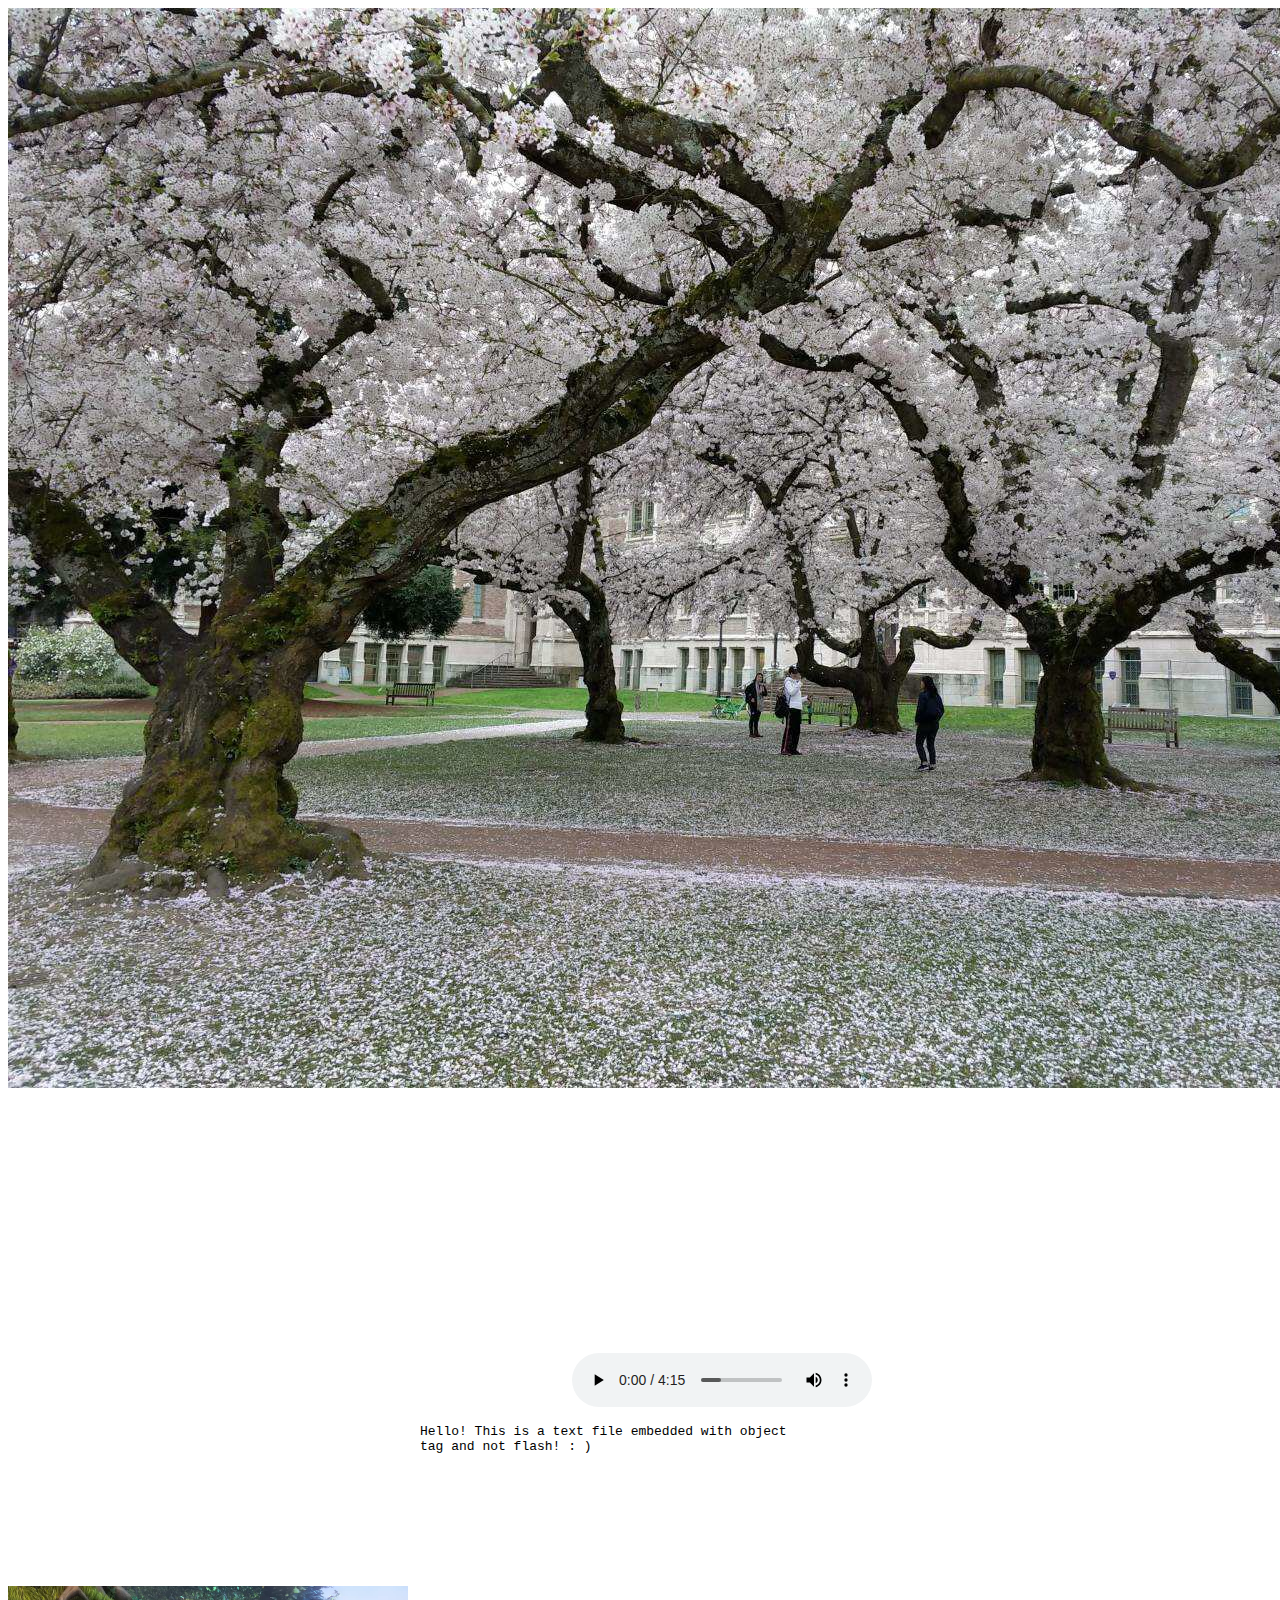
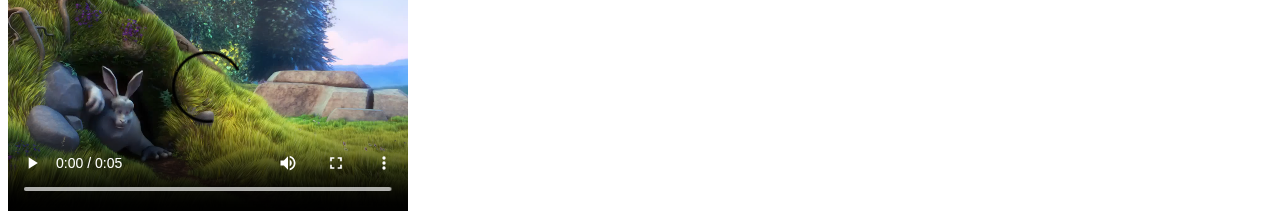
==== embeddingOriginalWork.html @ 4086d4aa "Update embeddingOriginalWork.html" ====
<!DOCTYPE html>  
<html>
    <head>
        <title>Original Work Master</title>
    </head>
    <body>
        <img src="sakura.jpg" alt="University of Washington Sakura">
        <iframe width="560" height="315" 
        src="https://www.youtube.com/embed/ziQ9GURNrUg?start=180
        &autoplay=1&color=white" frameborder="0" 
        allow="accelerometer; autoplay; encrypted-media; gyroscope; picture-in-picture" 
        allowfullscreen></iframe>
        <audio controls>
            <source src="L.ogg" type="audio/ogg">
            <source src="L.mp3" type="audio/mpeg"> 
            </audio>
        <video width="400" controls>
            <source src="M.mp4" type="video/mp4">
            <source src="M.ogg" type="video/ogg"> 
            </video>
        <object data= "Object.txt" width="400" height="400">
            </object>
        <script language="JavaScript" src="http://feed2js.org//feed2js.php?src=http%3A%2F%2Frss.cnn.com%2Frss%2Fcnn_topstories.rss&chan=linkno&utf=y"  charset="UTF-8" type="text/javascript"></script>

<noscript>
<a href="http://feed2js.org//feed2js.php?src=http%3A%2F%2Frss.cnn.com%2Frss%2Fcnn_topstories.rss&chan=linkno&utf=y&html=y">View RSS feed</a>
</noscript>
     </body>
</html>
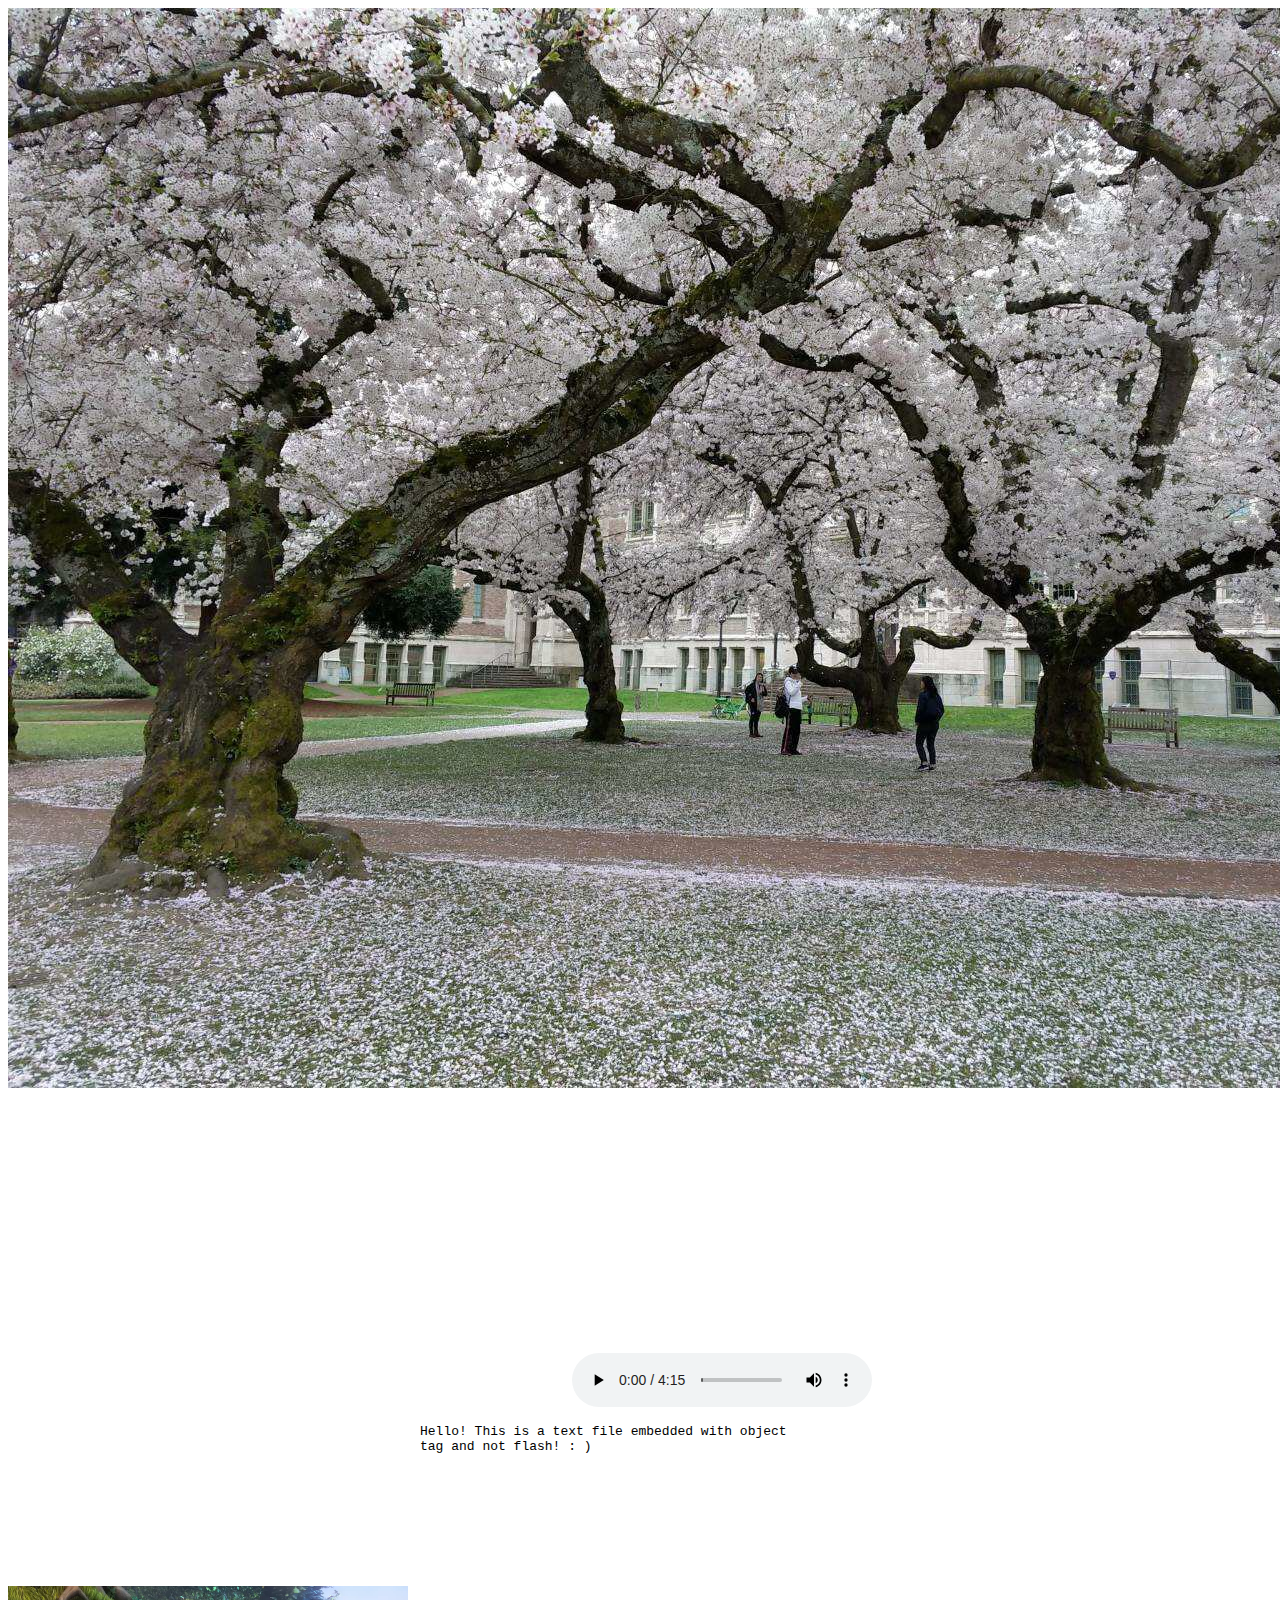
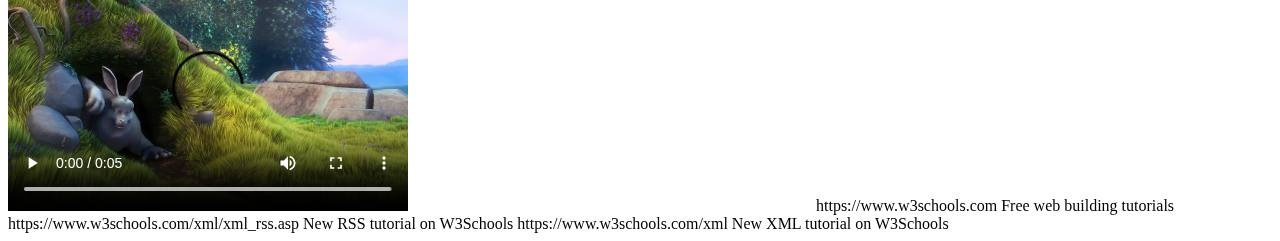
==== commit f111bcdd: "Update embeddingOriginalWork.html" ====
--- a/embeddingOriginalWork.html
+++ b/embeddingOriginalWork.html
@@ -20,10 +20,20 @@
             </video>
         <object data= "Object.txt" width="400" height="400">
             </object>
-        <script language="JavaScript" src="http://feed2js.org//feed2js.php?src=http%3A%2F%2Frss.cnn.com%2Frss%2Fcnn_topstories.rss&chan=linkno&utf=y"  charset="UTF-8" type="text/javascript"></script>
-
-<noscript>
-<a href="http://feed2js.org//feed2js.php?src=http%3A%2F%2Frss.cnn.com%2Frss%2Fcnn_topstories.rss&chan=linkno&utf=y&html=y">View RSS feed</a>
-</noscript>
+        <channel>
+            <title>W3Schools Home Page</title>
+            <link>https://www.w3schools.com</link>
+            <description>Free web building tutorials</description>
+            <item>
+                <title>RSS Tutorial</title>
+                <link>https://www.w3schools.com/xml/xml_rss.asp</link>
+                <description>New RSS tutorial on W3Schools</description>
+            </item>
+            <item>
+                <title>XML Tutorial</title>
+                <link>https://www.w3schools.com/xml</link>
+                <description>New XML tutorial on W3Schools</description>
+            </item>
+        </channel>
      </body>
 </html>
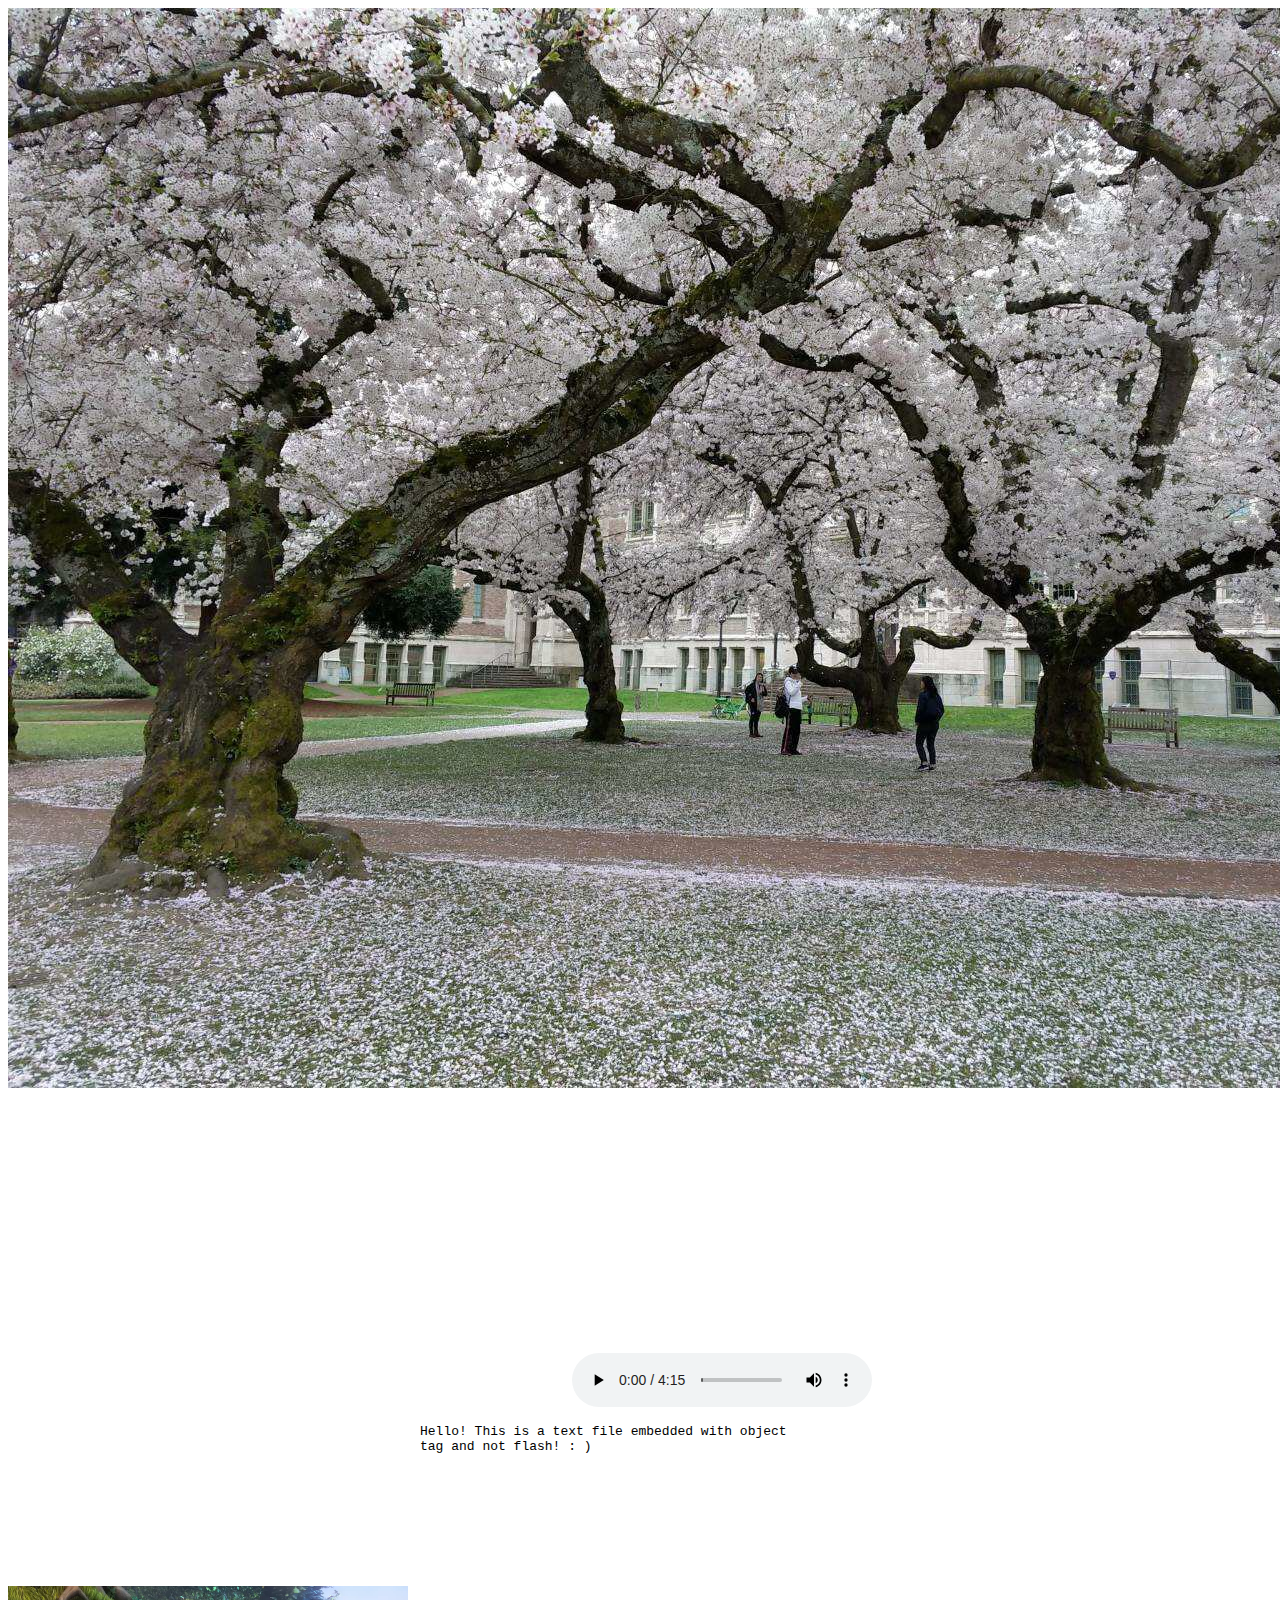
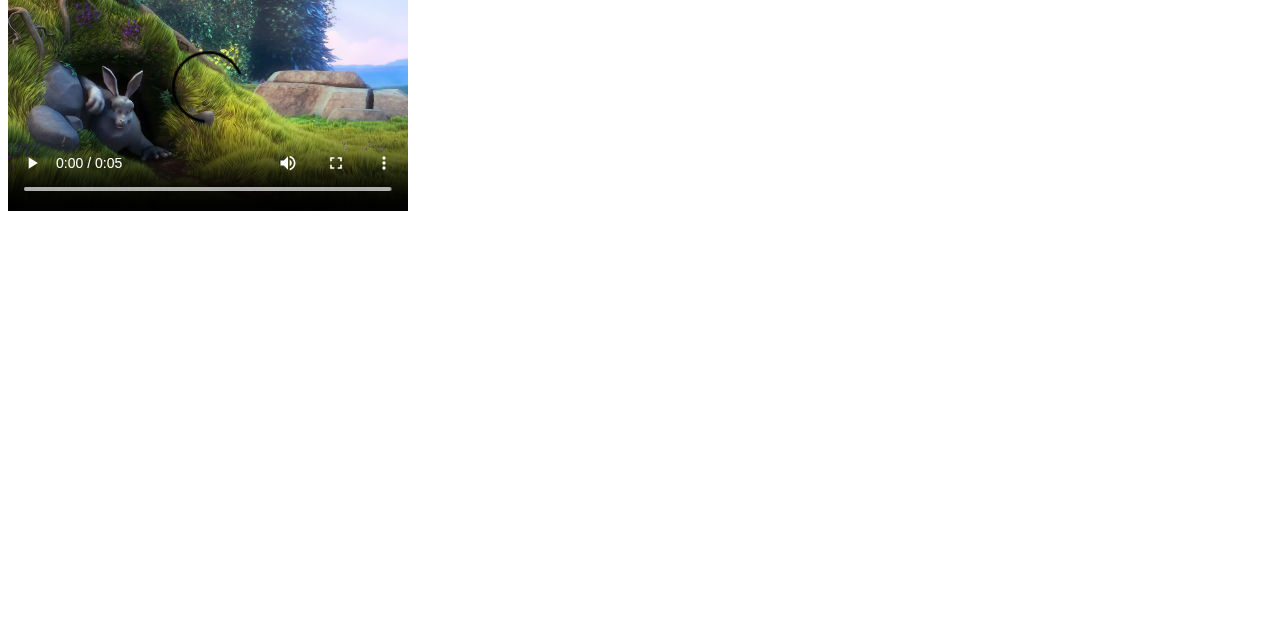
==== commit b9189e7e: "Update embeddingOriginalWork.html" ====
--- a/embeddingOriginalWork.html
+++ b/embeddingOriginalWork.html
@@ -20,20 +20,6 @@
             </video>
         <object data= "Object.txt" width="400" height="400">
             </object>
-        <channel>
-            <title>W3Schools Home Page</title>
-            <link>https://www.w3schools.com</link>
-            <description>Free web building tutorials</description>
-            <item>
-                <title>RSS Tutorial</title>
-                <link>https://www.w3schools.com/xml/xml_rss.asp</link>
-                <description>New RSS tutorial on W3Schools</description>
-            </item>
-            <item>
-                <title>XML Tutorial</title>
-                <link>https://www.w3schools.com/xml</link>
-                <description>New XML tutorial on W3Schools</description>
-            </item>
-        </channel>
+        <iframe src="https://feed.mikle.com/widget/v2/99652/" height="402px" width="100%" class="fw-iframe" scrolling="no" frameborder="0"></iframe>
      </body>
 </html>
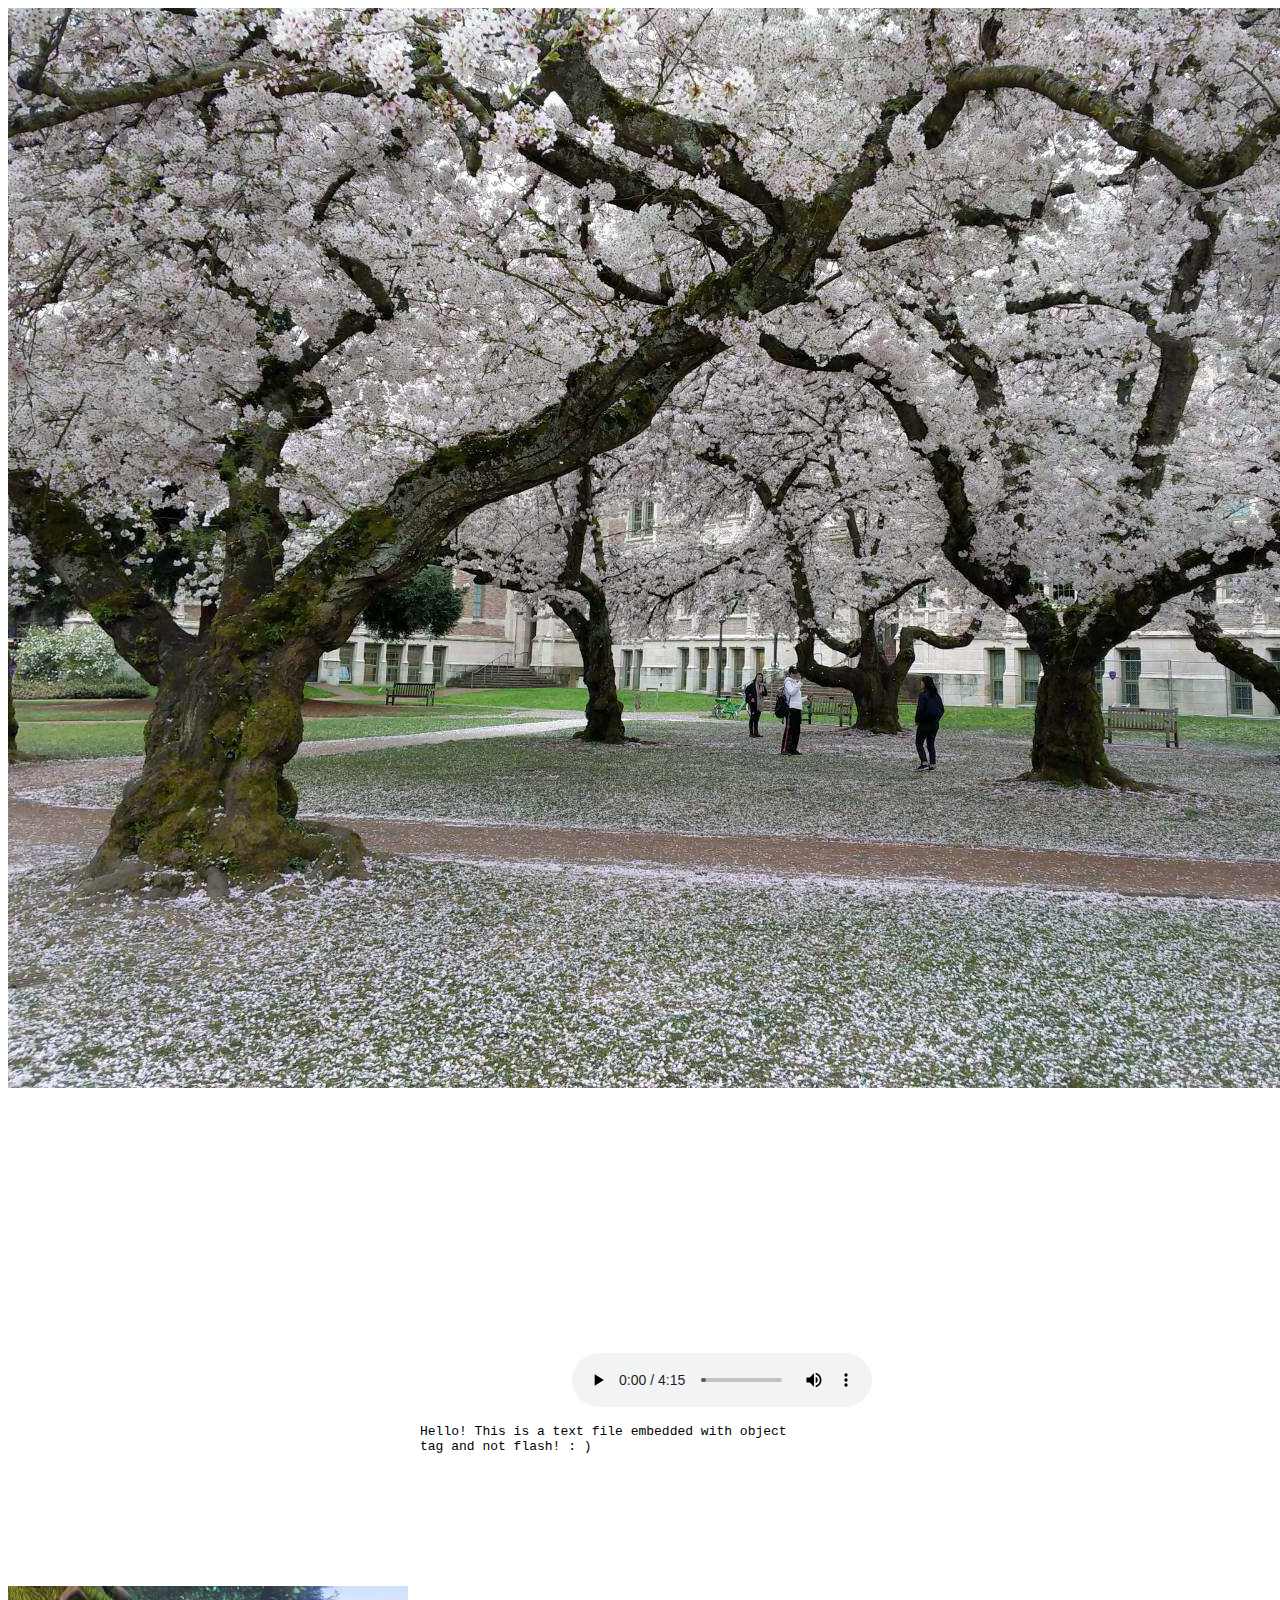
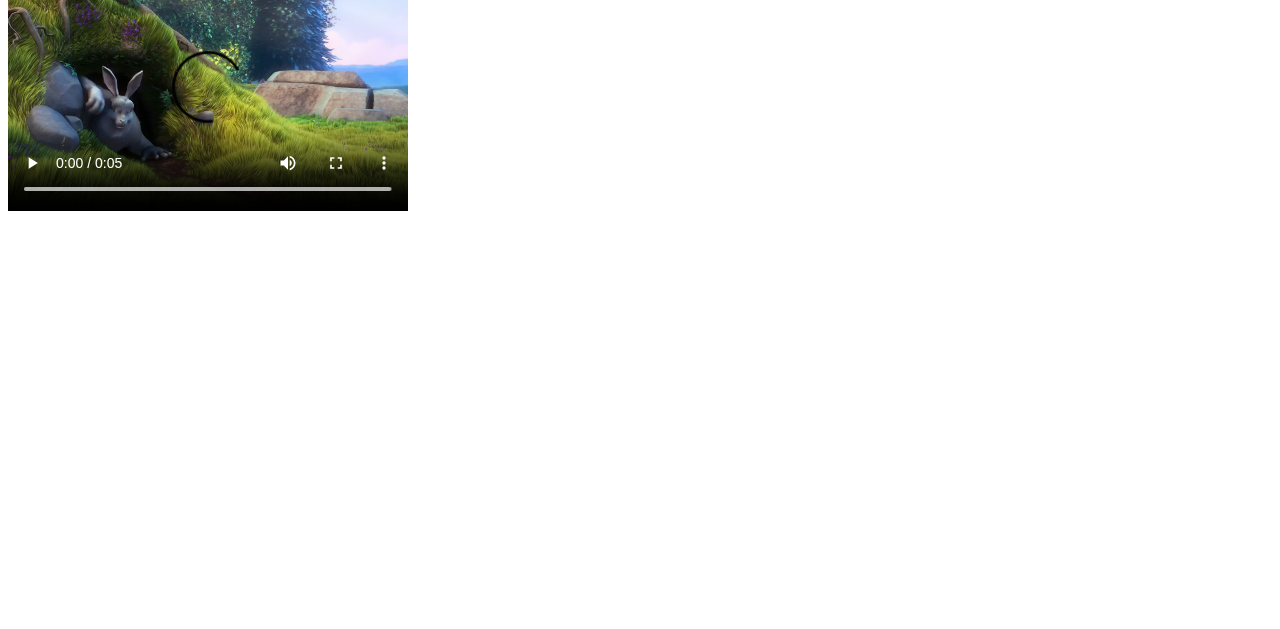
==== commit e7615481: "Update embeddingOriginalWork.html" ====
--- a/embeddingOriginalWork.html
+++ b/embeddingOriginalWork.html
@@ -20,6 +20,6 @@
             </video>
         <object data= "Object.txt" width="400" height="400">
             </object>
-        <iframe src="https://feed.mikle.com/widget/v2/99652/" height="402px" width="100%" class="fw-iframe" scrolling="no" frameborder="0"></iframe>
+        <iframe src="https://feed.mikle.com/widget/v2/106348/" height="402px" width="100%" class="fw-iframe" scrolling="no" frameborder="0"></iframe>
      </body>
 </html>
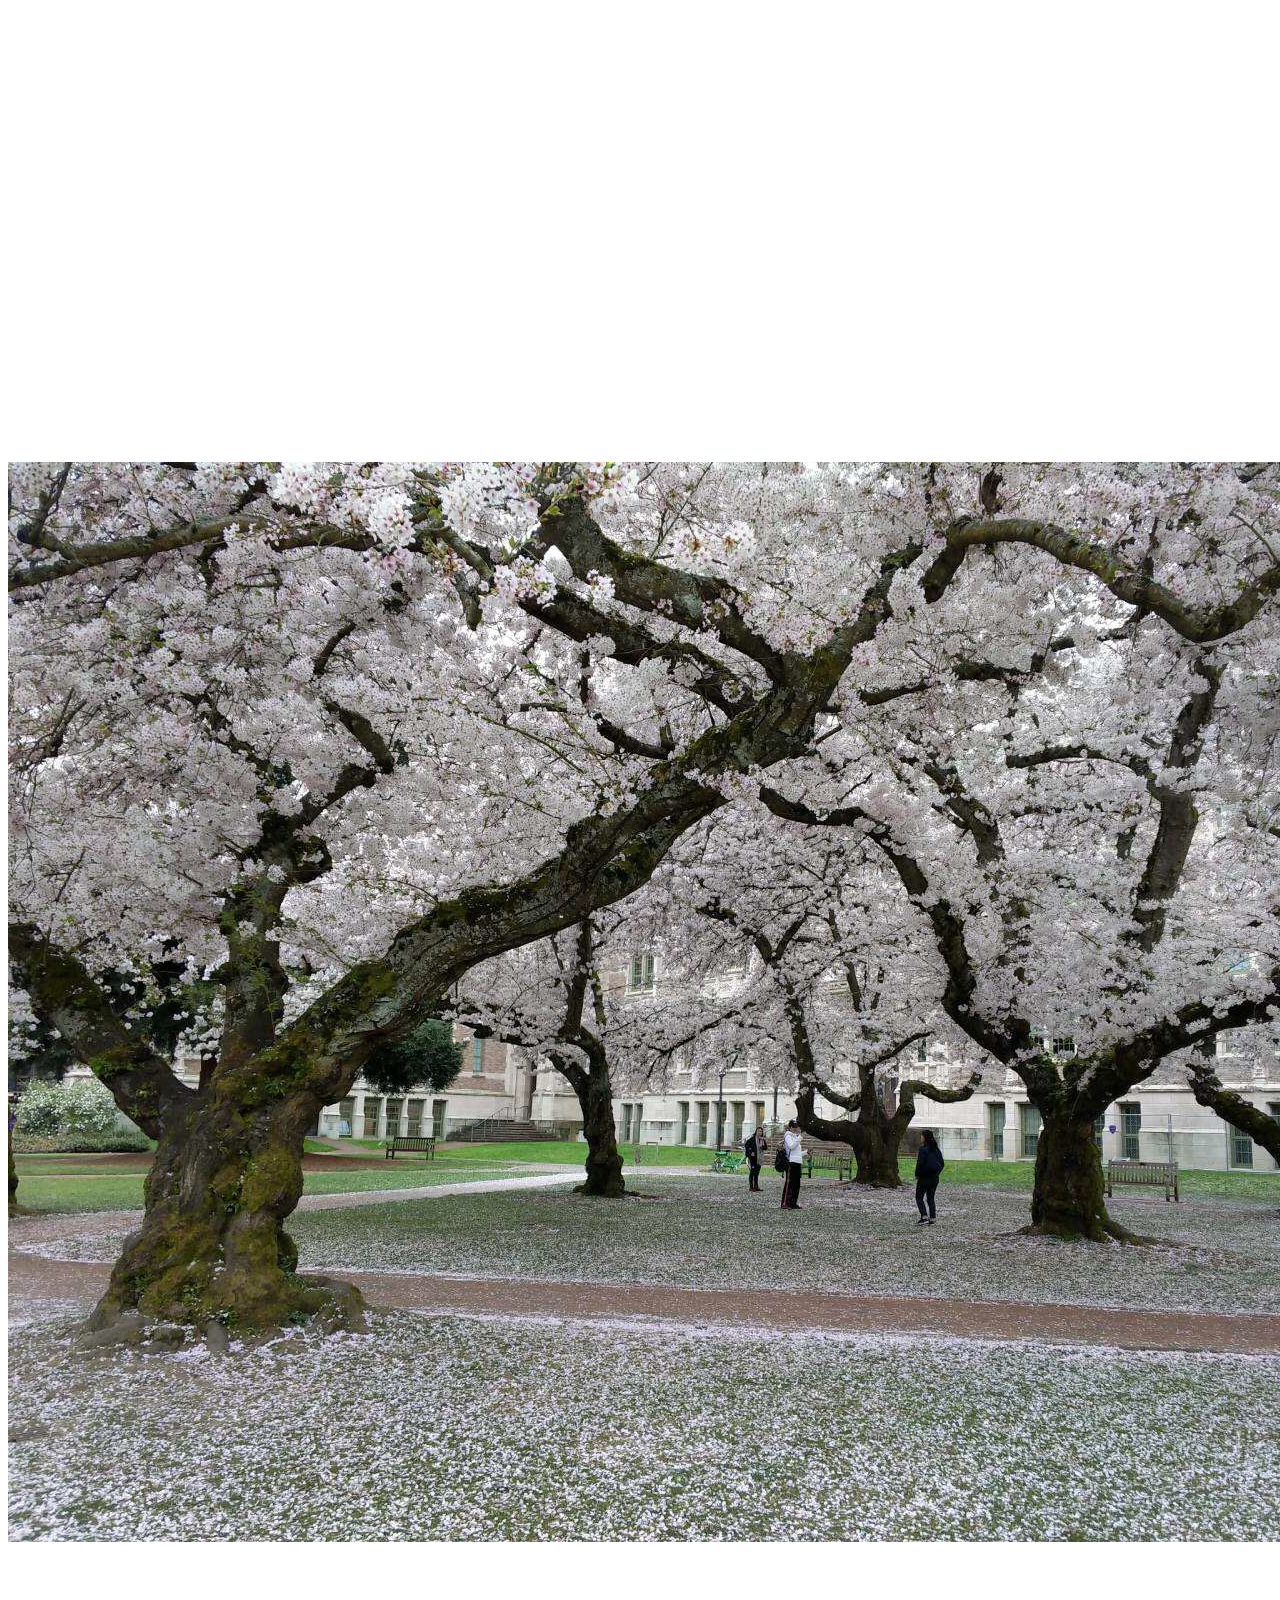
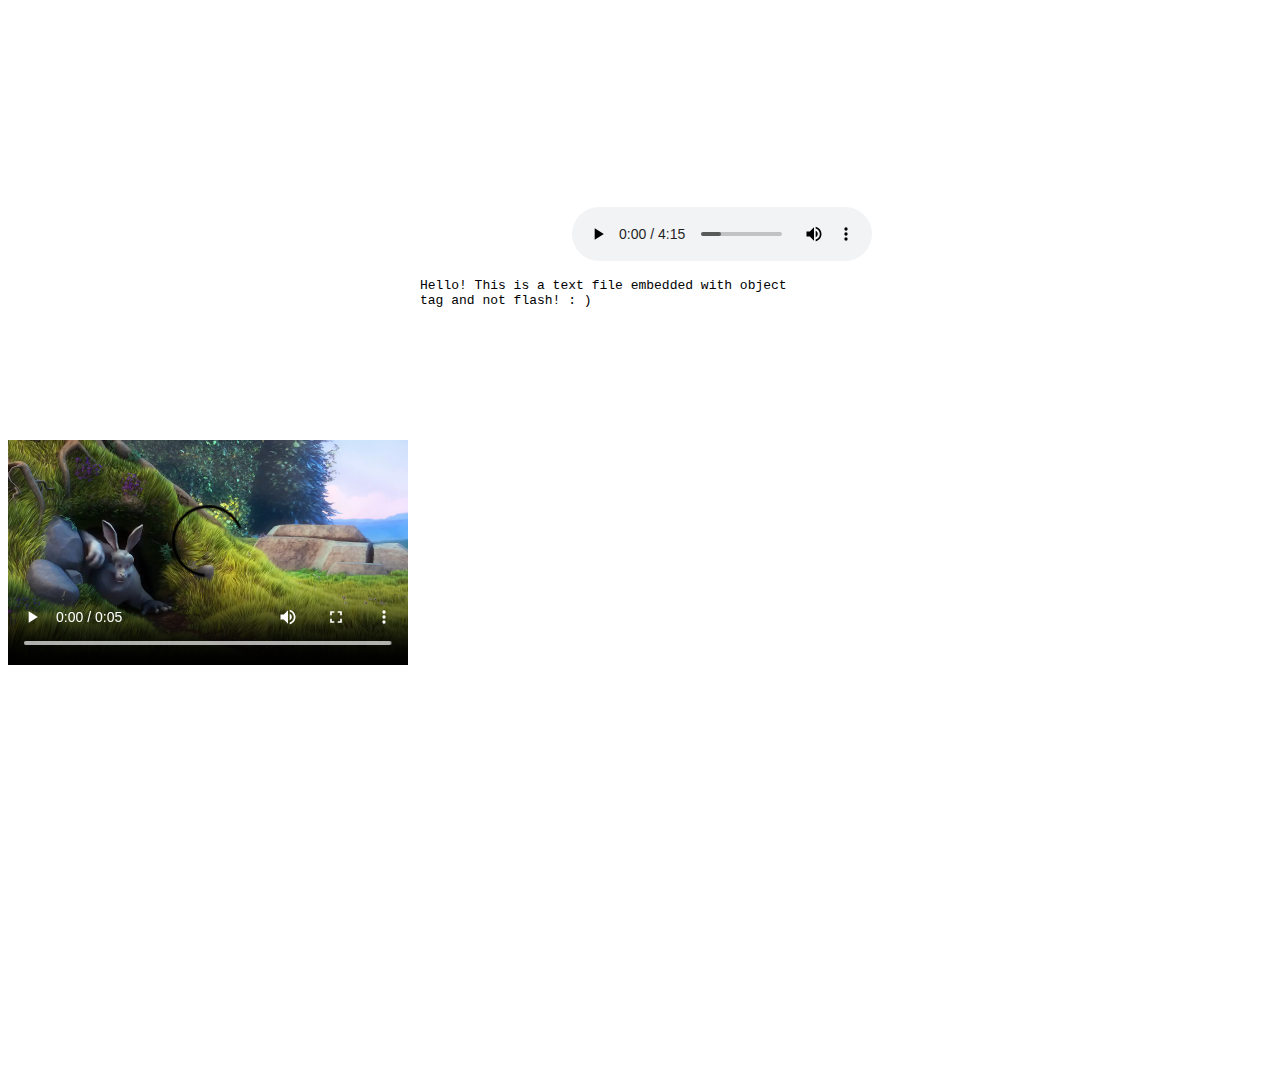
==== commit b071d7f7: "Update embeddingOriginalWork.html" ====
--- a/embeddingOriginalWork.html
+++ b/embeddingOriginalWork.html
@@ -4,6 +4,8 @@
         <title>Original Work Master</title>
     </head>
     <body>
+        <iframe src="https://www.google.com/maps/embed?pb=!1m23!1m12!1m3!1d21500.632602346235!2d-122.31527865000001!3d47.65374595!2m3!1f0!2f0!3f0!3m2!1i1024!2i768!4f13.1!4m8!3e6!4m5!1s0x5490148602911315%3A0xc0cf1e7c8bac3078!2sApple+University+Village!3m2!1d47.6640832!2d-122.29847559999999!4m0!5e0!3m2!1sen!2sus!4v1555027210830!5m2!1sen!2sus" 
+                width="600" height="450" frameborder="0" style="border:0" allowfullscreen></iframe>
         <img src="sakura.jpg" alt="University of Washington Sakura">
         <iframe width="560" height="315" 
         src="https://www.youtube.com/embed/ziQ9GURNrUg?start=180
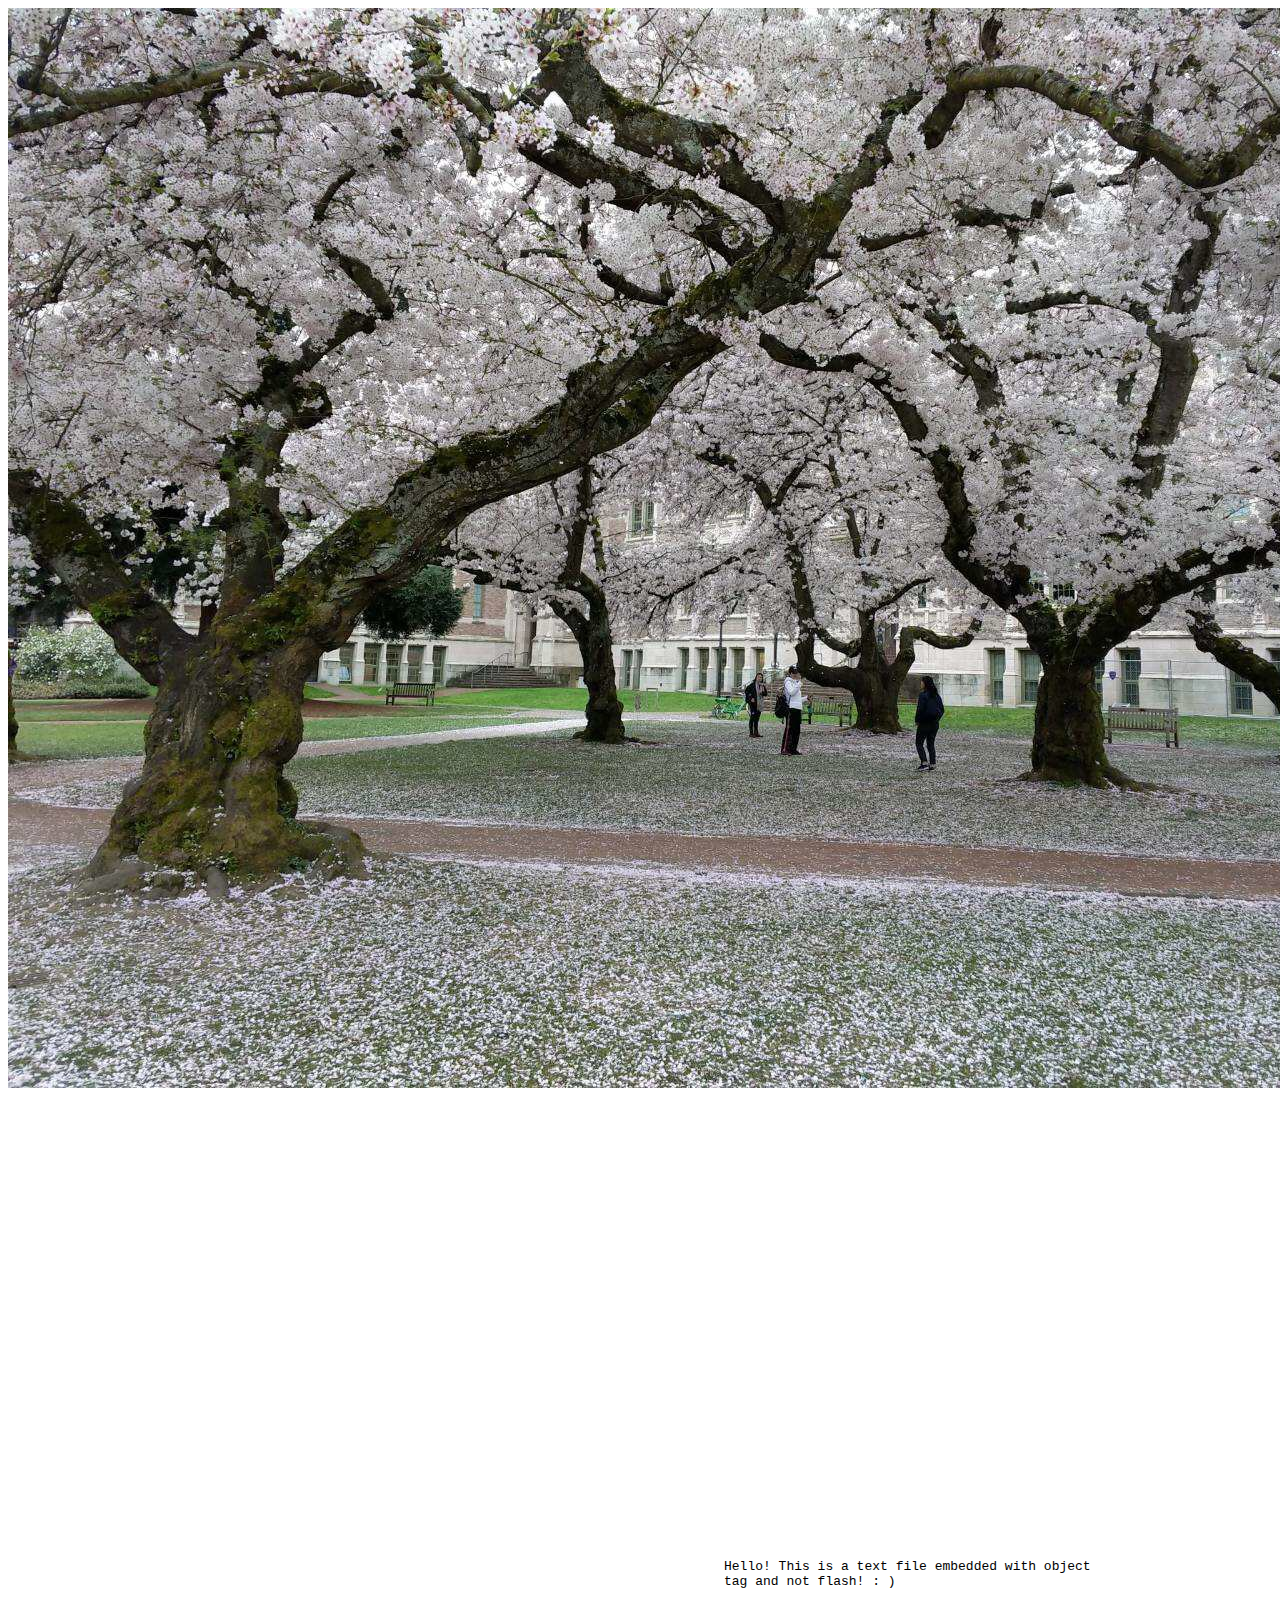
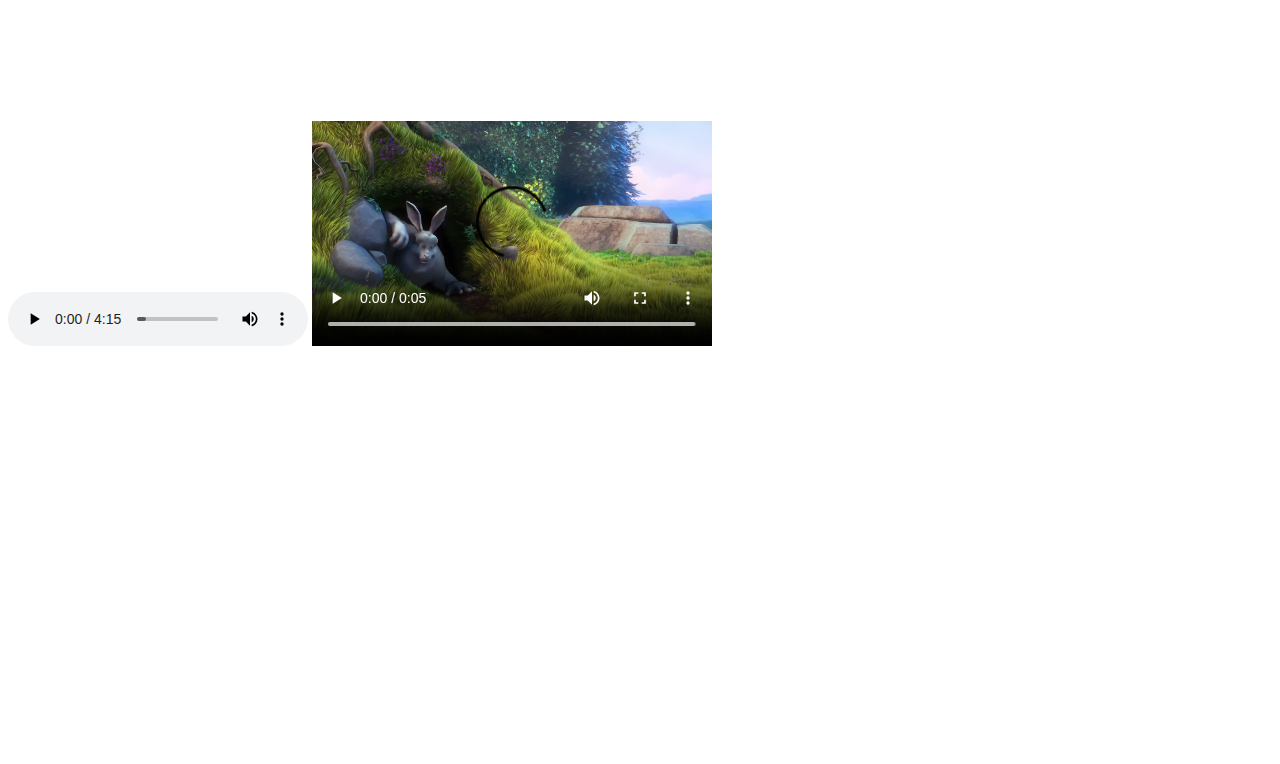
==== commit 66b0b189: "Update embeddingOriginalWork.html" ====
--- a/embeddingOriginalWork.html
+++ b/embeddingOriginalWork.html
@@ -4,9 +4,9 @@
         <title>Original Work Master</title>
     </head>
     <body>
+        <img src="sakura.jpg" alt="University of Washington Sakura">
         <iframe src="https://www.google.com/maps/embed?pb=!1m23!1m12!1m3!1d21500.632602346235!2d-122.31527865000001!3d47.65374595!2m3!1f0!2f0!3f0!3m2!1i1024!2i768!4f13.1!4m8!3e6!4m5!1s0x5490148602911315%3A0xc0cf1e7c8bac3078!2sApple+University+Village!3m2!1d47.6640832!2d-122.29847559999999!4m0!5e0!3m2!1sen!2sus!4v1555027210830!5m2!1sen!2sus" 
                 width="600" height="450" frameborder="0" style="border:0" allowfullscreen></iframe>
-        <img src="sakura.jpg" alt="University of Washington Sakura">
         <iframe width="560" height="315" 
         src="https://www.youtube.com/embed/ziQ9GURNrUg?start=180
         &autoplay=1&color=white" frameborder="0" 
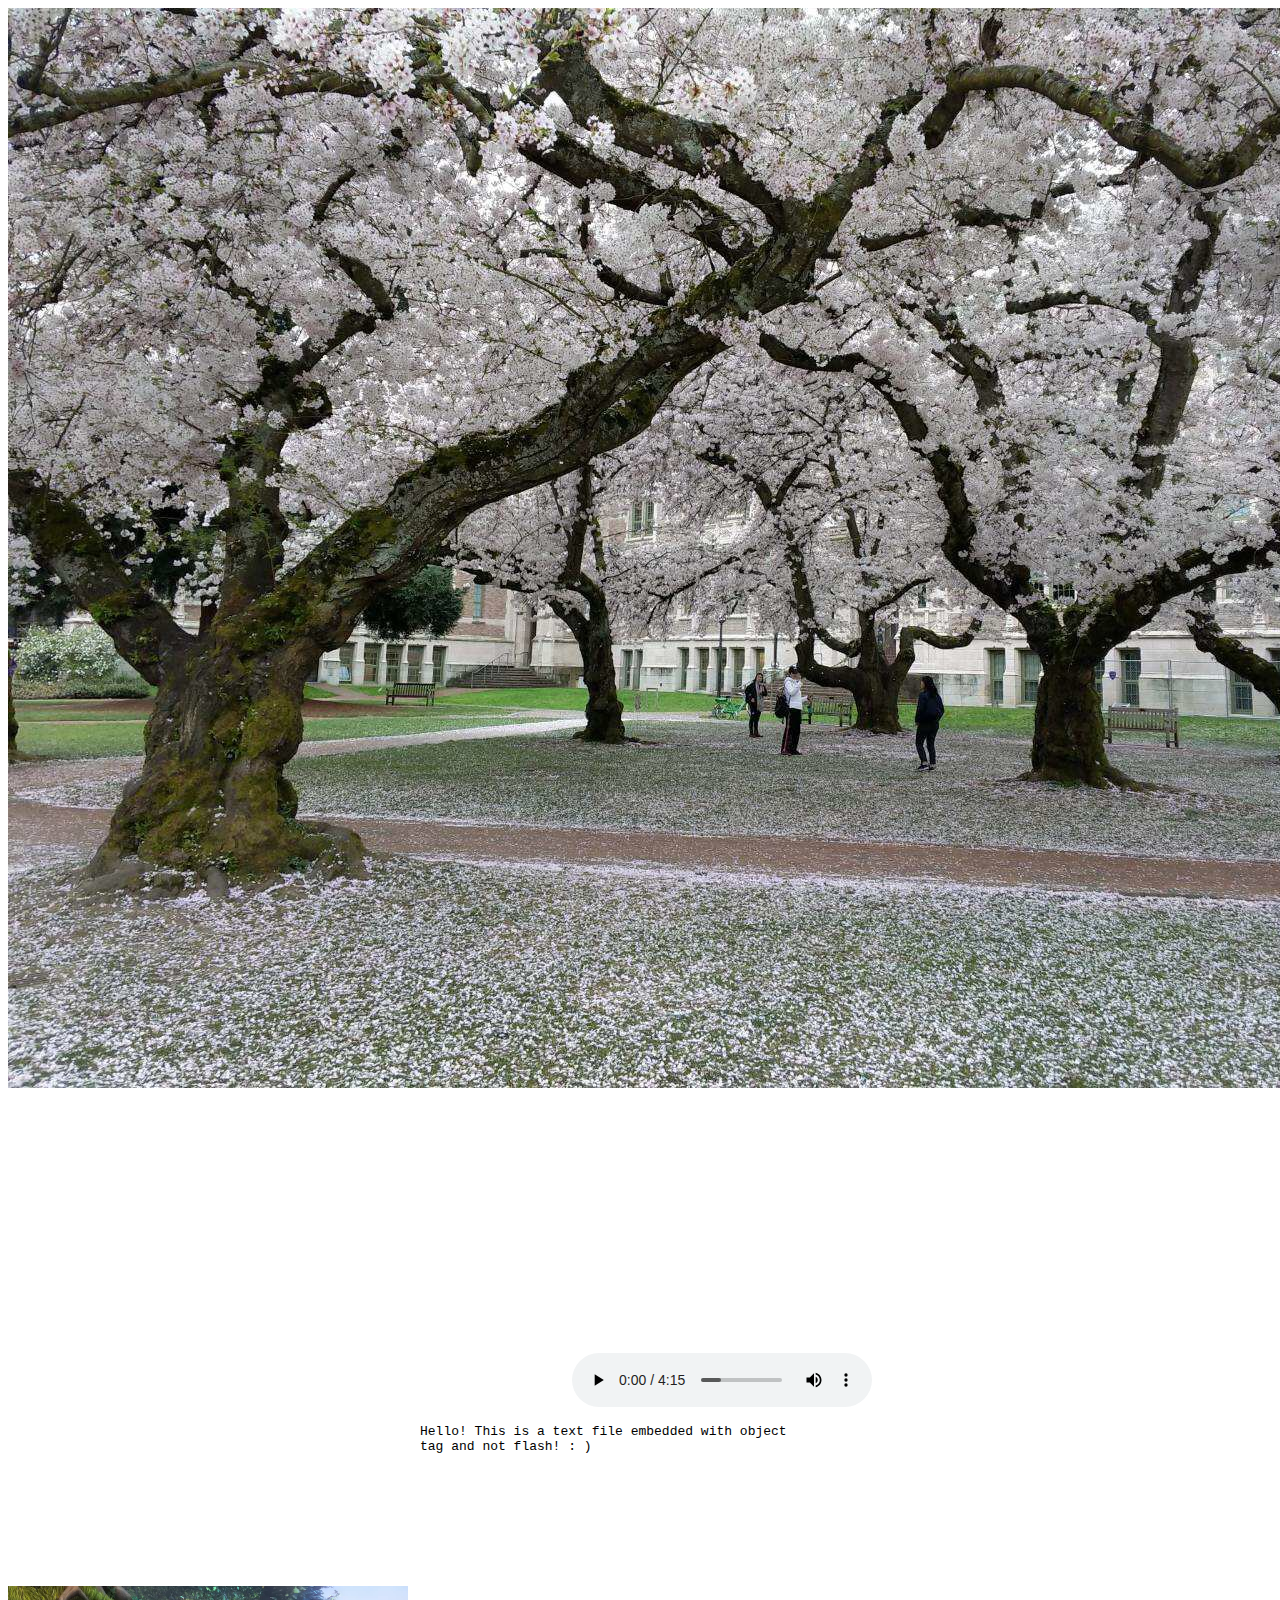
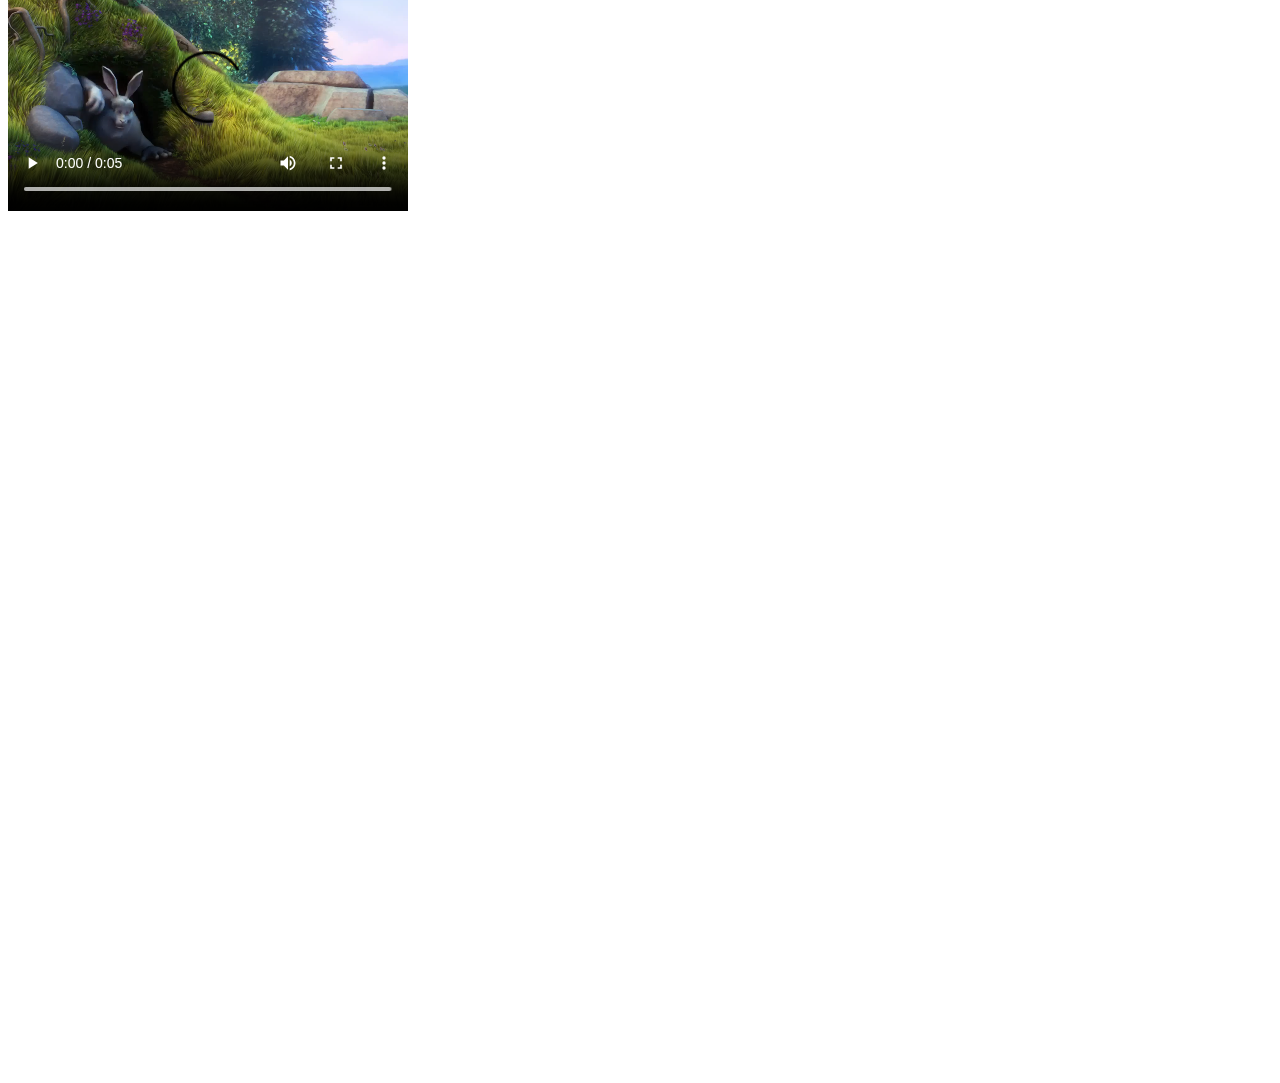
==== commit 46f5be48: "Update embeddingOriginalWork.html" ====
--- a/embeddingOriginalWork.html
+++ b/embeddingOriginalWork.html
@@ -5,8 +5,6 @@
     </head>
     <body>
         <img src="sakura.jpg" alt="University of Washington Sakura">
-        <iframe src="https://www.google.com/maps/embed?pb=!1m23!1m12!1m3!1d21500.632602346235!2d-122.31527865000001!3d47.65374595!2m3!1f0!2f0!3f0!3m2!1i1024!2i768!4f13.1!4m8!3e6!4m5!1s0x5490148602911315%3A0xc0cf1e7c8bac3078!2sApple+University+Village!3m2!1d47.6640832!2d-122.29847559999999!4m0!5e0!3m2!1sen!2sus!4v1555027210830!5m2!1sen!2sus" 
-                width="600" height="450" frameborder="0" style="border:0" allowfullscreen></iframe>
         <iframe width="560" height="315" 
         src="https://www.youtube.com/embed/ziQ9GURNrUg?start=180
         &autoplay=1&color=white" frameborder="0" 
@@ -22,6 +20,8 @@
             </video>
         <object data= "Object.txt" width="400" height="400">
             </object>
+        <iframe src="https://www.google.com/maps/embed?pb=!1m23!1m12!1m3!1d21500.632602346235!2d-122.31527865000001!3d47.65374595!2m3!1f0!2f0!3f0!3m2!1i1024!2i768!4f13.1!4m8!3e6!4m5!1s0x5490148602911315%3A0xc0cf1e7c8bac3078!2sApple+University+Village!3m2!1d47.6640832!2d-122.29847559999999!4m0!5e0!3m2!1sen!2sus!4v1555027210830!5m2!1sen!2sus" 
+                width="600" height="450" frameborder="0" style="border:0" allowfullscreen></iframe>
         <iframe src="https://feed.mikle.com/widget/v2/106348/" height="402px" width="100%" class="fw-iframe" scrolling="no" frameborder="0"></iframe>
      </body>
 </html>
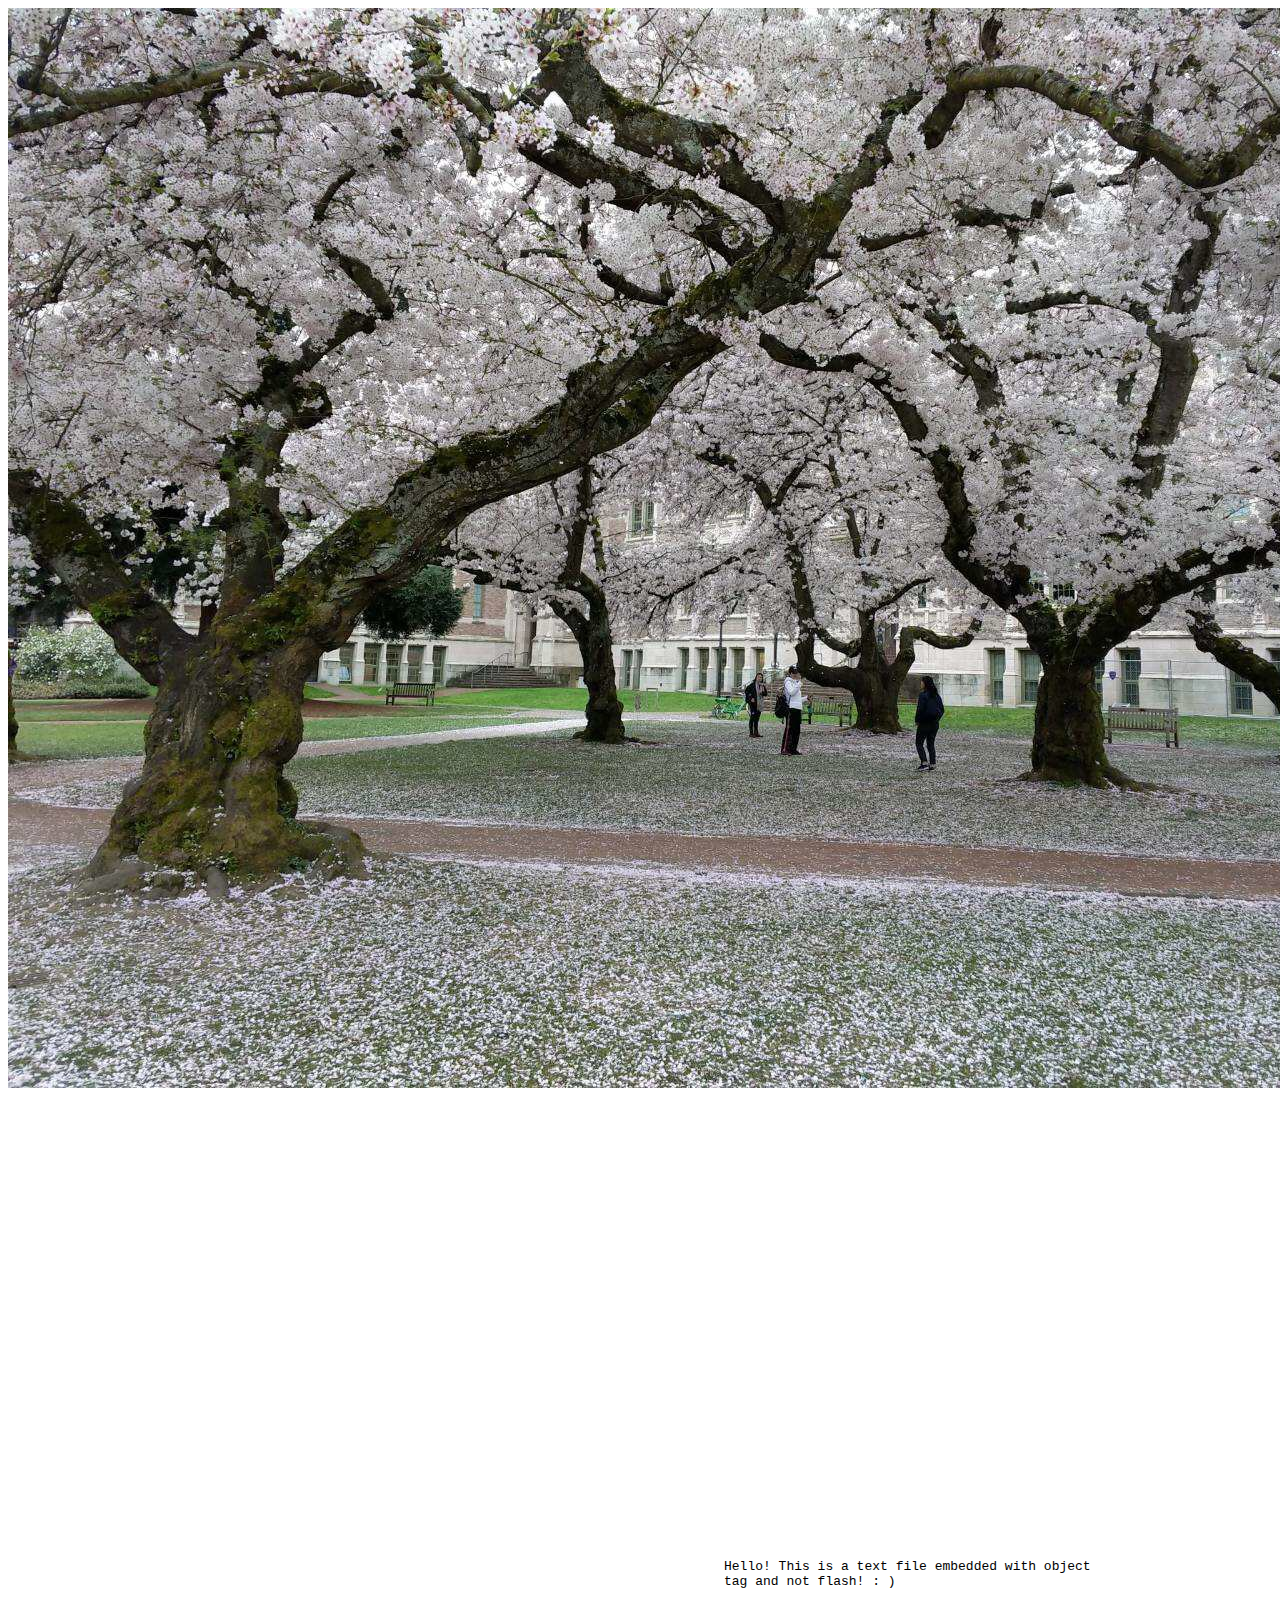
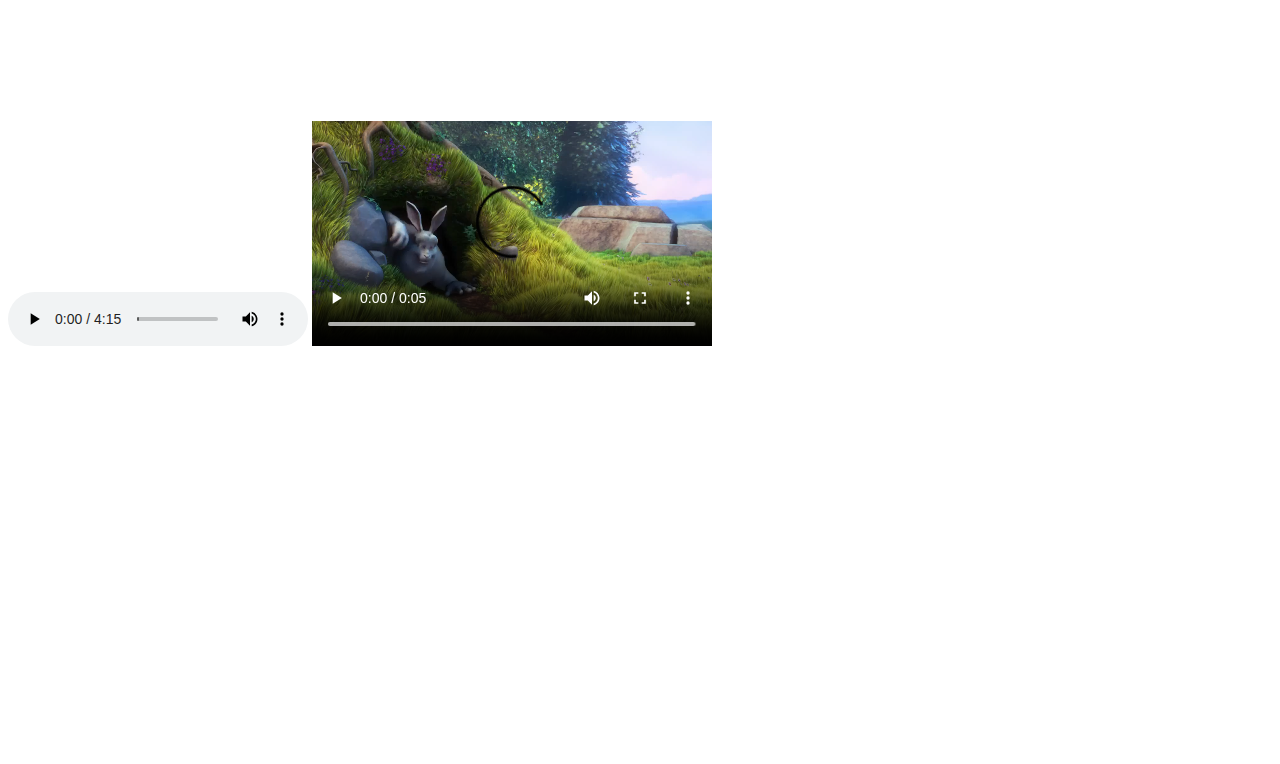
==== commit dd52cd5f: "Update embeddingOriginalWork.html" ====
--- a/embeddingOriginalWork.html
+++ b/embeddingOriginalWork.html
@@ -5,6 +5,8 @@
     </head>
     <body>
         <img src="sakura.jpg" alt="University of Washington Sakura">
+        <iframe src="https://www.google.com/maps/embed?pb=!1m23!1m12!1m3!1d21500.632602346235!2d-122.31527865000001!3d47.65374595!2m3!1f0!2f0!3f0!3m2!1i1024!2i768!4f13.1!4m8!3e6!4m5!1s0x5490148602911315%3A0xc0cf1e7c8bac3078!2sApple+University+Village!3m2!1d47.6640832!2d-122.29847559999999!4m0!5e0!3m2!1sen!2sus!4v1555027210830!5m2!1sen!2sus" 
+                width="600" height="450" frameborder="0" style="border:0" allowfullscreen></iframe>
         <iframe width="560" height="315" 
         src="https://www.youtube.com/embed/ziQ9GURNrUg?start=180
         &autoplay=1&color=white" frameborder="0" 
@@ -20,8 +22,6 @@
             </video>
         <object data= "Object.txt" width="400" height="400">
             </object>
-        <iframe src="https://www.google.com/maps/embed?pb=!1m23!1m12!1m3!1d21500.632602346235!2d-122.31527865000001!3d47.65374595!2m3!1f0!2f0!3f0!3m2!1i1024!2i768!4f13.1!4m8!3e6!4m5!1s0x5490148602911315%3A0xc0cf1e7c8bac3078!2sApple+University+Village!3m2!1d47.6640832!2d-122.29847559999999!4m0!5e0!3m2!1sen!2sus!4v1555027210830!5m2!1sen!2sus" 
-                width="600" height="450" frameborder="0" style="border:0" allowfullscreen></iframe>
         <iframe src="https://feed.mikle.com/widget/v2/106348/" height="402px" width="100%" class="fw-iframe" scrolling="no" frameborder="0"></iframe>
      </body>
 </html>
